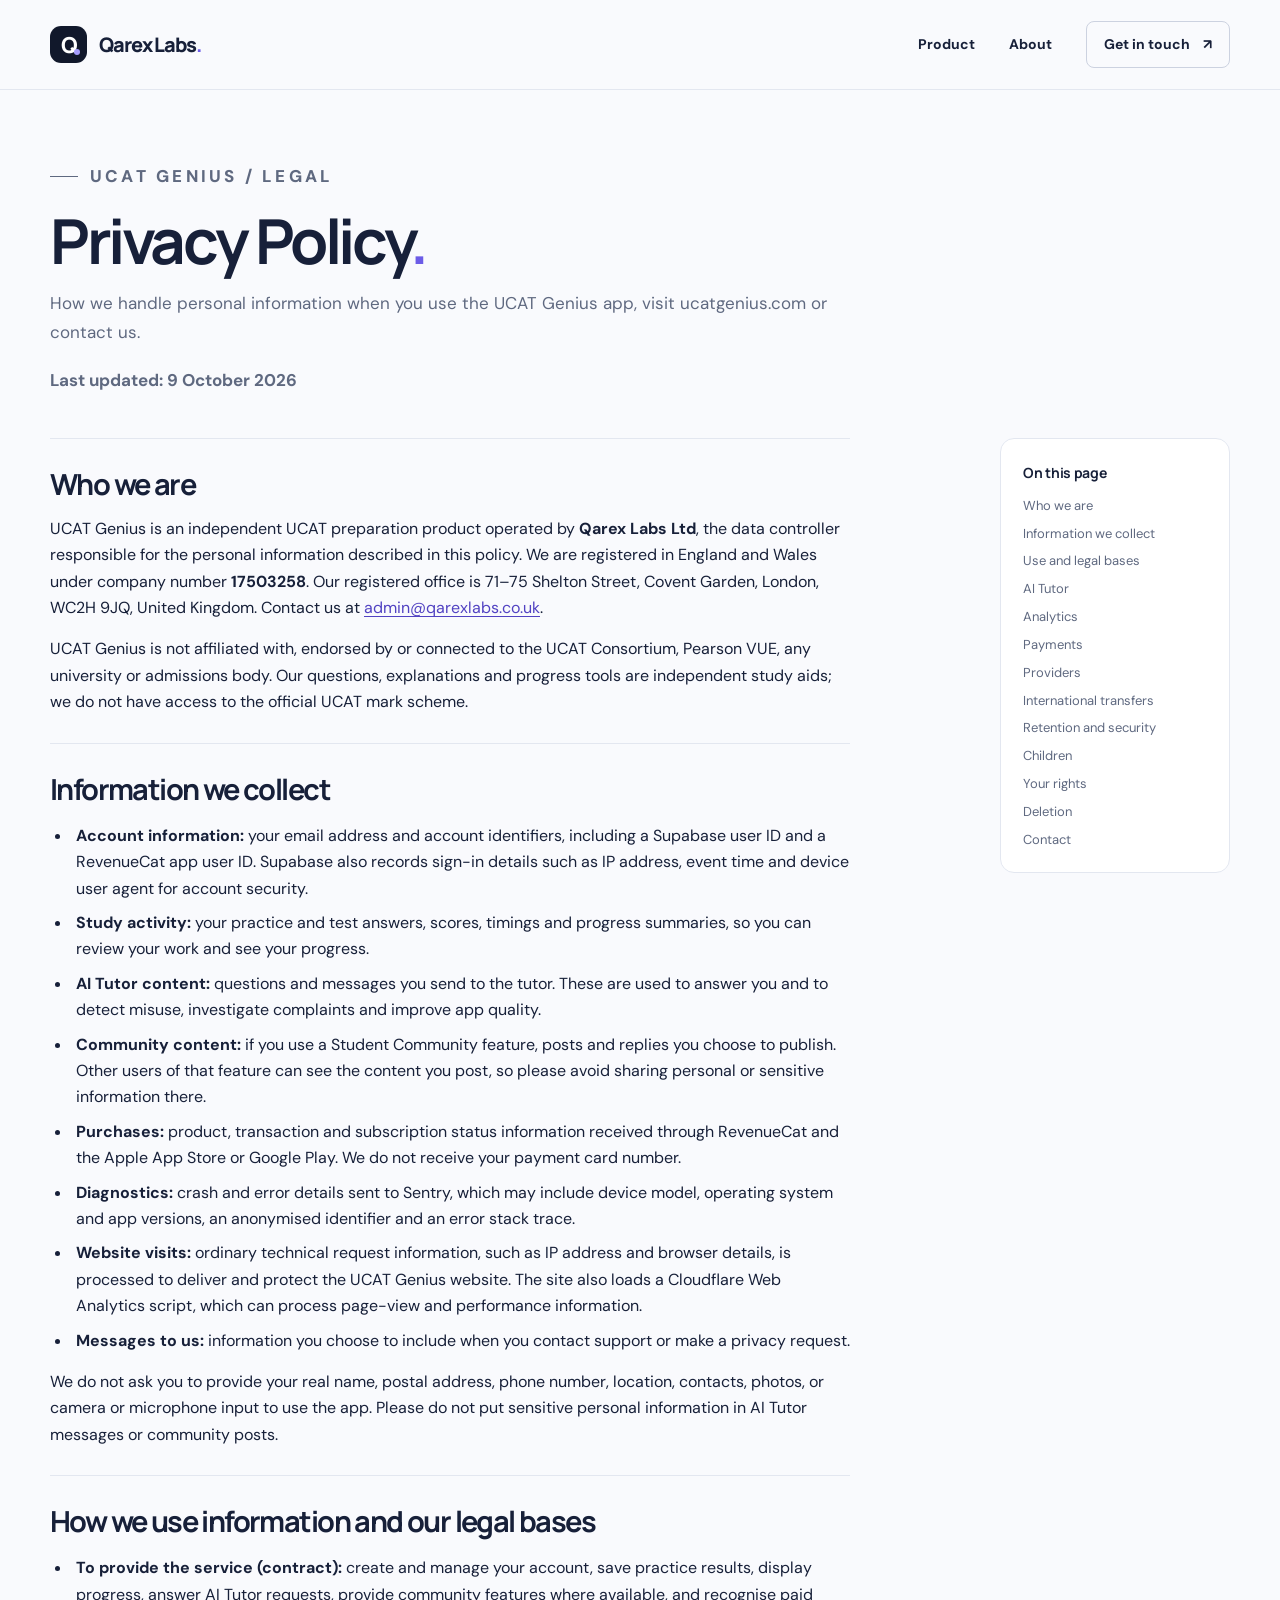
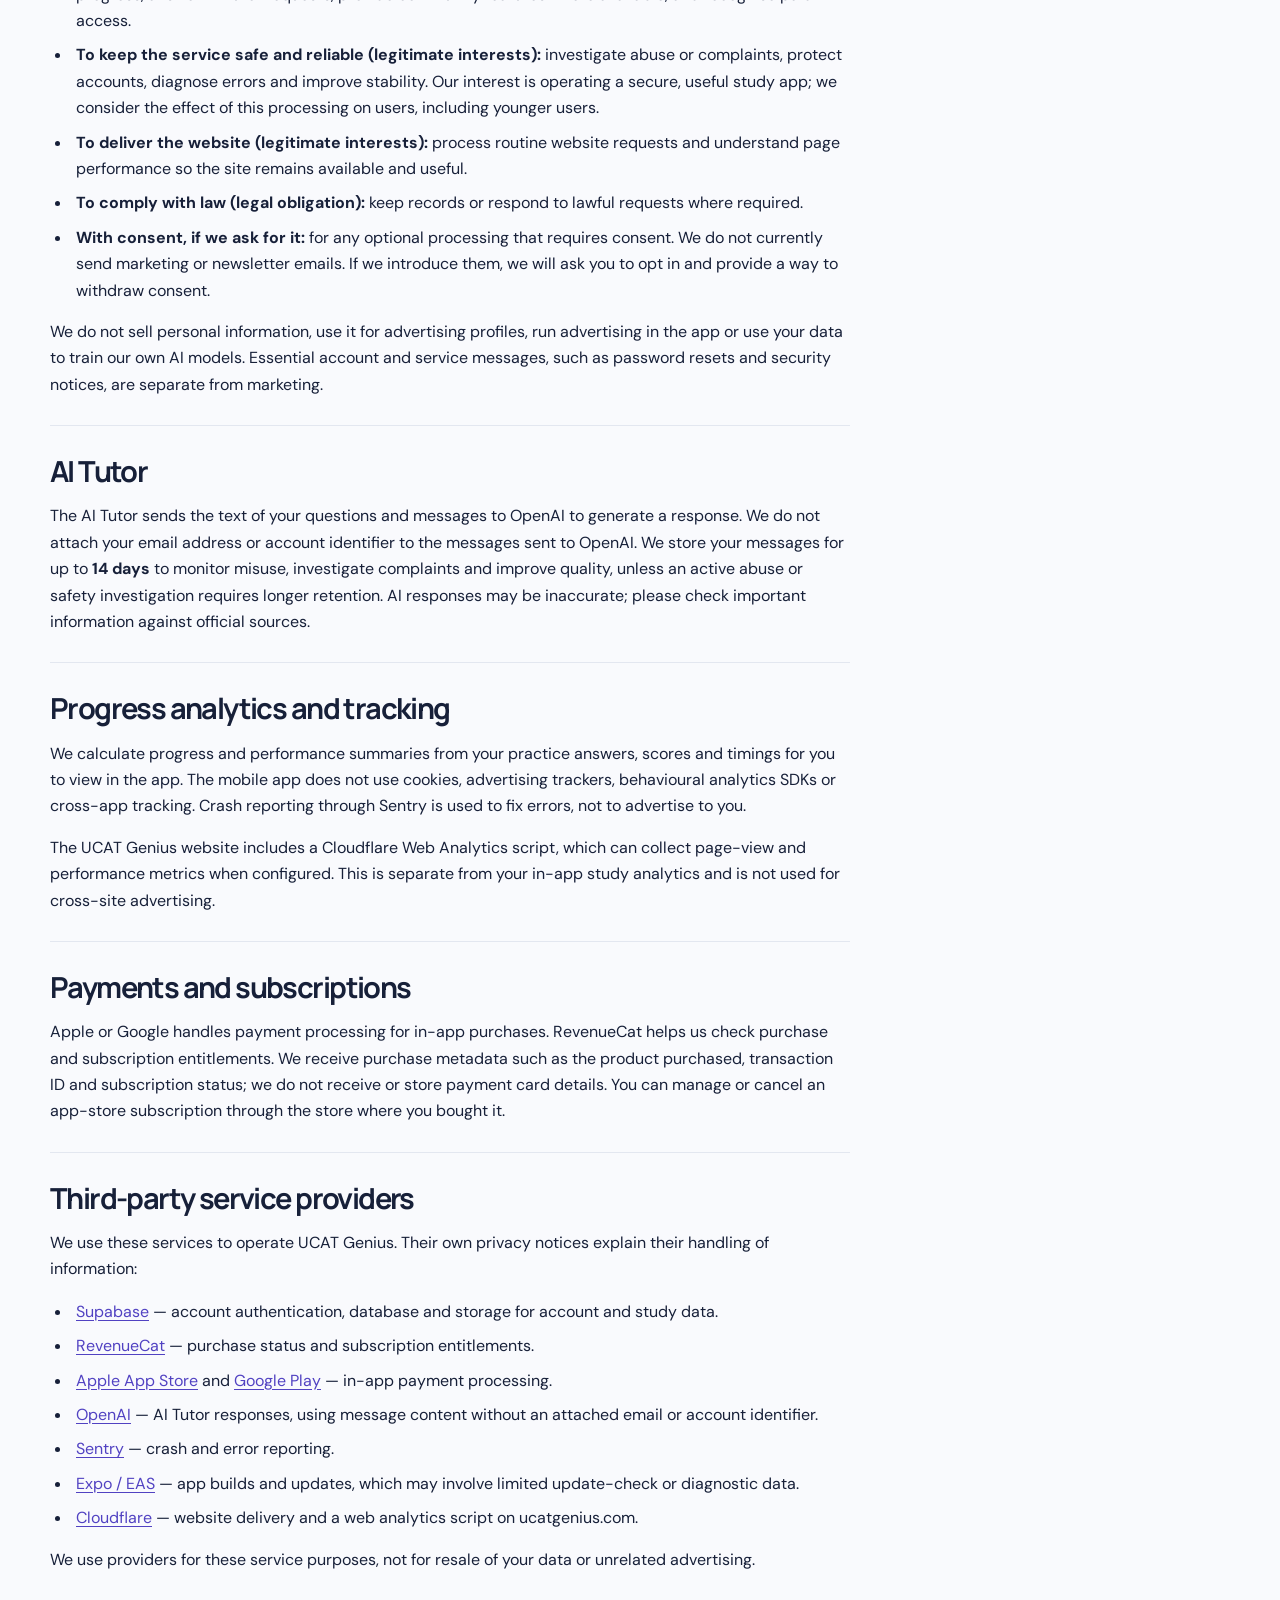
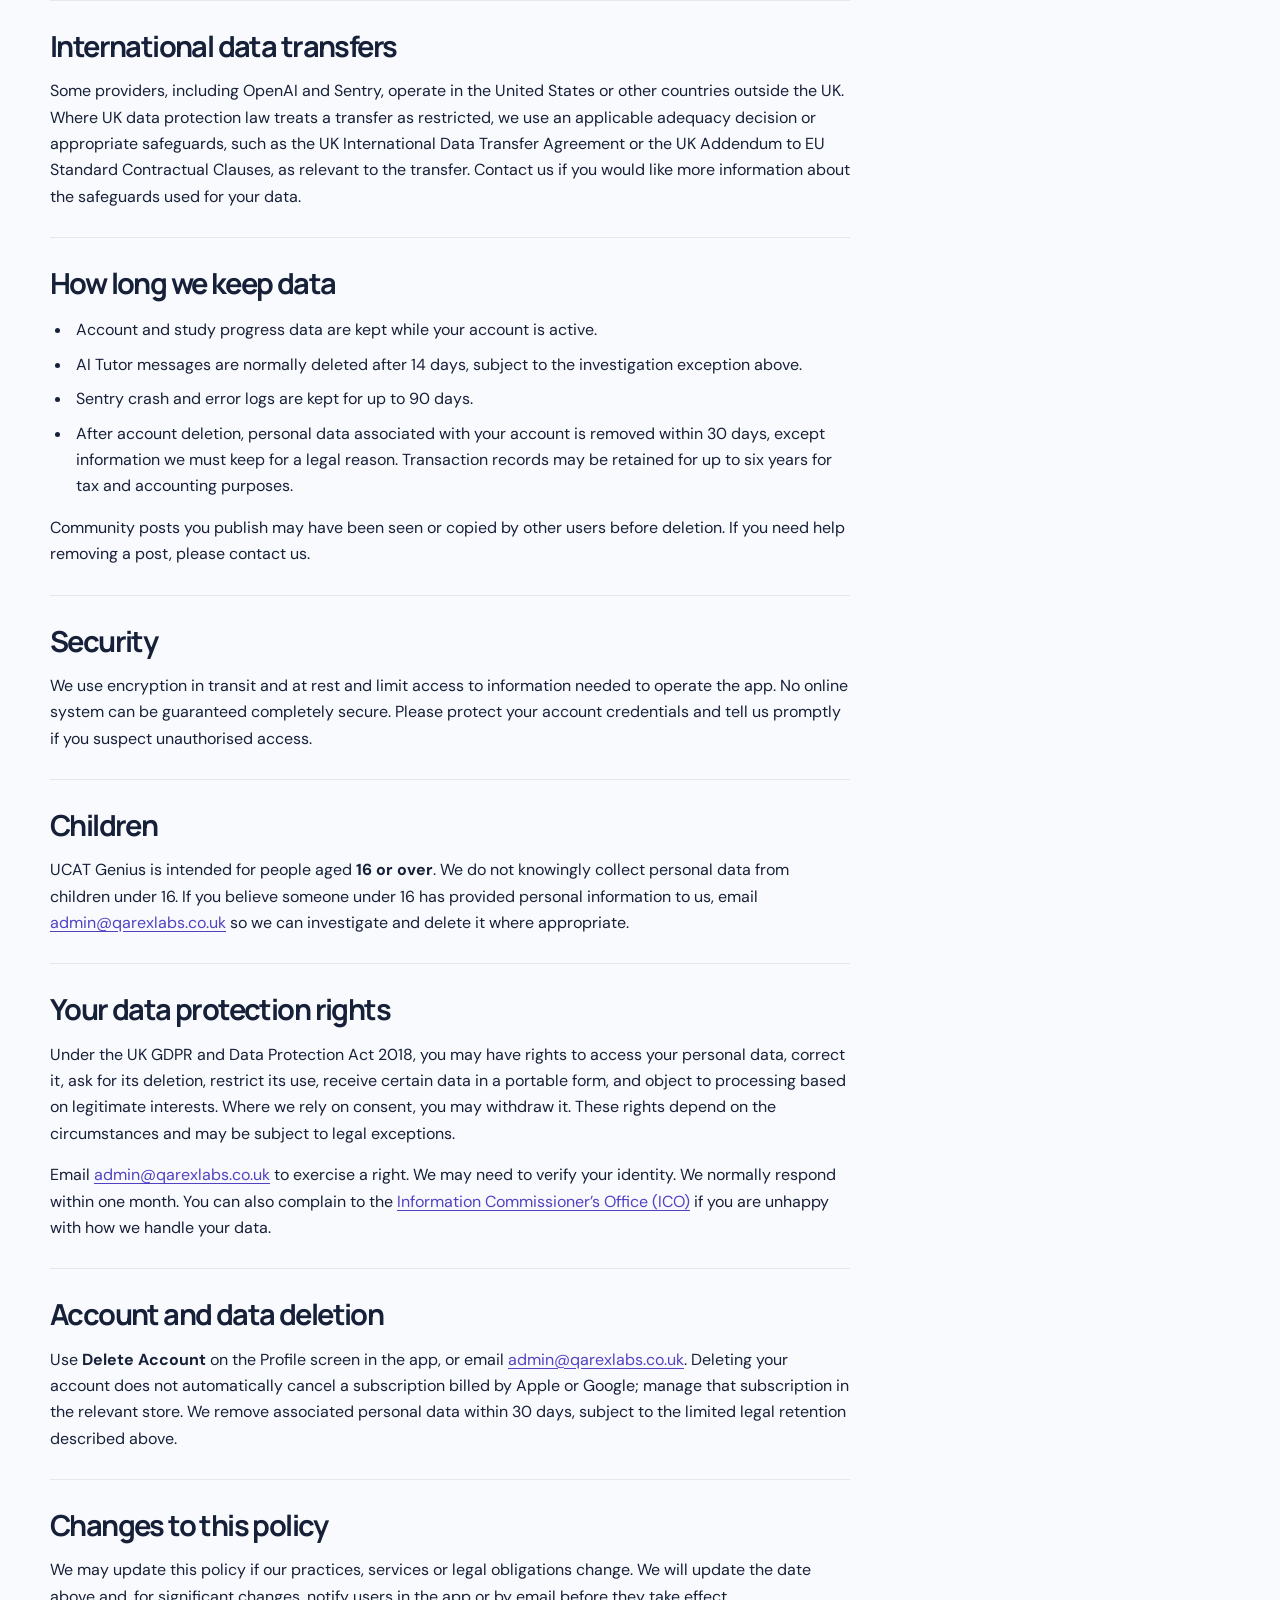
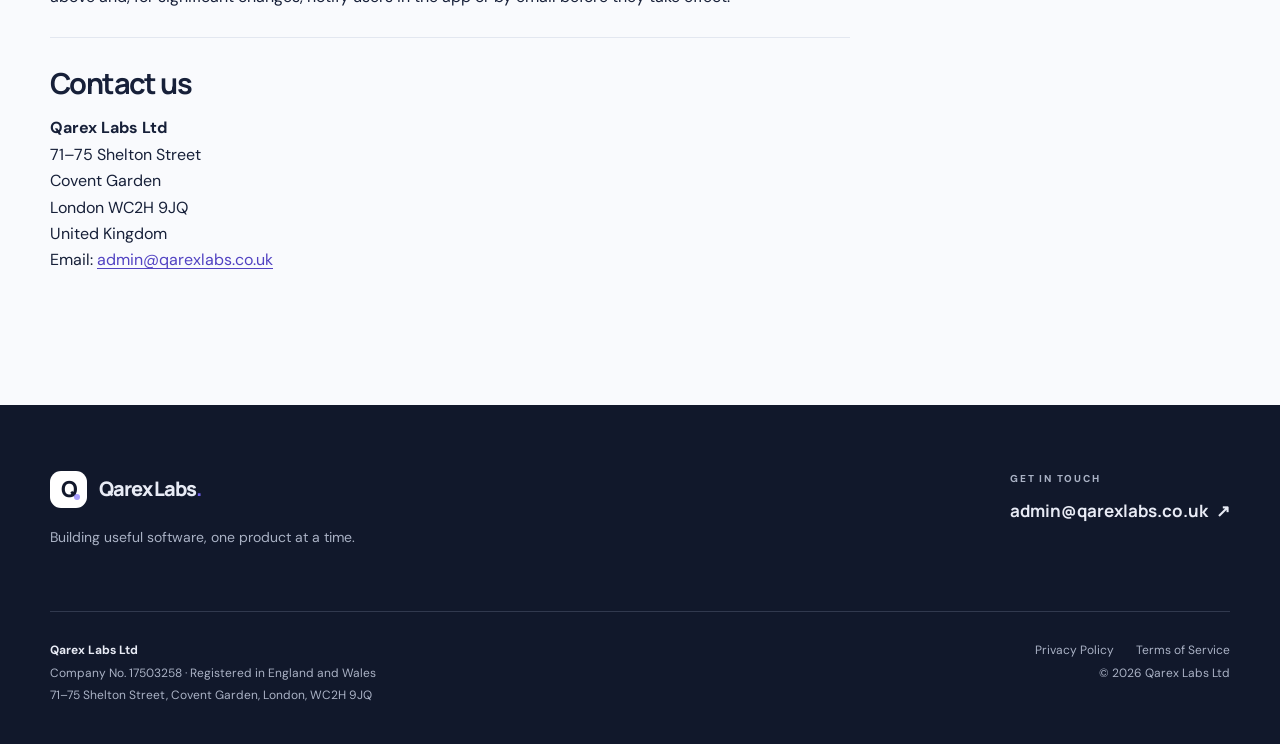
==== privacy.html @ d50bee6d "Add UCAT Genius privacy policy and terms pages" ====
<!doctype html>
<html lang="en-GB">
  <head>
    <meta charset="utf-8">
    <meta name="viewport" content="width=device-width, initial-scale=1">
    <meta name="theme-color" content="#11182b">
    <meta name="description" content="How Qarex Labs Ltd handles personal data when you use UCAT Genius.">
    <link rel="canonical" href="https://qarexlabs.co.uk/privacy">
    <link rel="icon" type="image/svg+xml" href="/favicon.svg">
    <link rel="stylesheet" href="/style.css">
    <title>Privacy Policy | UCAT Genius | Qarex Labs</title>
  </head>
  <body>
    <a class="skip-link" href="#main">Skip to content</a>
    <header class="site-header">
      <div class="container header-inner">
        <a class="brand" href="/" aria-label="Qarex Labs home">
          <span class="brand-mark" aria-hidden="true">Q<span></span></span>
          <span>Qarex Labs<span class="brand-dot">.</span></span>
        </a>
        <nav class="site-nav" aria-label="Main navigation">
          <a href="/#product">Product</a>
          <a href="/#about">About</a>
          <a class="nav-contact" href="mailto:admin@qarexlabs.co.uk">Get in touch <span aria-hidden="true">↗</span></a>
        </nav>
      </div>
    </header>

    <main id="main" class="legal-page container">
      <div class="legal-intro">
        <p class="eyebrow"><span class="eyebrow-line"></span> UCAT Genius / Legal</p>
        <h1>Privacy Policy<span class="accent">.</span></h1>
        <p>How we handle personal information when you use the UCAT Genius app, visit <a href="https://ucatgenius.com/">ucatgenius.com</a> or contact us.</p>
        <p class="legal-updated">Last updated: <time datetime="2026-10-09">9 October 2026</time></p>
      </div>
      <div class="legal-layout">
        <article class="legal-content">
          <section id="who-we-are">
            <h2>Who we are</h2>
            <p>UCAT Genius is an independent UCAT preparation product operated by <strong>Qarex Labs Ltd</strong>, the data controller responsible for the personal information described in this policy. We are registered in England and Wales under company number <strong>17503258</strong>. Our registered office is 71–75 Shelton Street, Covent Garden, London, WC2H 9JQ, United Kingdom. Contact us at <a href="mailto:admin@qarexlabs.co.uk">admin@qarexlabs.co.uk</a>.</p>
            <p>UCAT Genius is not affiliated with, endorsed by or connected to the UCAT Consortium, Pearson VUE, any university or admissions body. Our questions, explanations and progress tools are independent study aids; we do not have access to the official UCAT mark scheme.</p>
          </section>

          <section id="information">
            <h2>Information we collect</h2>
            <ul>
              <li><strong>Account information:</strong> your email address and account identifiers, including a Supabase user ID and a RevenueCat app user ID. Supabase also records sign-in details such as IP address, event time and device user agent for account security.</li>
              <li><strong>Study activity:</strong> your practice and test answers, scores, timings and progress summaries, so you can review your work and see your progress.</li>
              <li><strong>AI Tutor content:</strong> questions and messages you send to the tutor. These are used to answer you and to detect misuse, investigate complaints and improve app quality.</li>
              <li><strong>Community content:</strong> if you use a Student Community feature, posts and replies you choose to publish. Other users of that feature can see the content you post, so please avoid sharing personal or sensitive information there.</li>
              <li><strong>Purchases:</strong> product, transaction and subscription status information received through RevenueCat and the Apple App Store or Google Play. We do not receive your payment card number.</li>
              <li><strong>Diagnostics:</strong> crash and error details sent to Sentry, which may include device model, operating system and app versions, an anonymised identifier and an error stack trace.</li>
              <li><strong>Website visits:</strong> ordinary technical request information, such as IP address and browser details, is processed to deliver and protect the UCAT Genius website. The site also loads a Cloudflare Web Analytics script, which can process page-view and performance information.</li>
              <li><strong>Messages to us:</strong> information you choose to include when you contact support or make a privacy request.</li>
            </ul>
            <p>We do not ask you to provide your real name, postal address, phone number, location, contacts, photos, or camera or microphone input to use the app. Please do not put sensitive personal information in AI Tutor messages or community posts.</p>
          </section>

          <section id="use-and-bases">
            <h2>How we use information and our legal bases</h2>
            <ul>
              <li><strong>To provide the service (contract):</strong> create and manage your account, save practice results, display progress, answer AI Tutor requests, provide community features where available, and recognise paid access.</li>
              <li><strong>To keep the service safe and reliable (legitimate interests):</strong> investigate abuse or complaints, protect accounts, diagnose errors and improve stability. Our interest is operating a secure, useful study app; we consider the effect of this processing on users, including younger users.</li>
              <li><strong>To deliver the website (legitimate interests):</strong> process routine website requests and understand page performance so the site remains available and useful.</li>
              <li><strong>To comply with law (legal obligation):</strong> keep records or respond to lawful requests where required.</li>
              <li><strong>With consent, if we ask for it:</strong> for any optional processing that requires consent. We do not currently send marketing or newsletter emails. If we introduce them, we will ask you to opt in and provide a way to withdraw consent.</li>
            </ul>
            <p>We do not sell personal information, use it for advertising profiles, run advertising in the app or use your data to train our own AI models. Essential account and service messages, such as password resets and security notices, are separate from marketing.</p>
          </section>

          <section id="ai">
            <h2>AI Tutor</h2>
            <p>The AI Tutor sends the text of your questions and messages to OpenAI to generate a response. We do not attach your email address or account identifier to the messages sent to OpenAI. We store your messages for up to <strong>14 days</strong> to monitor misuse, investigate complaints and improve quality, unless an active abuse or safety investigation requires longer retention. AI responses may be inaccurate; please check important information against official sources.</p>
          </section>

          <section id="analytics">
            <h2>Progress analytics and tracking</h2>
            <p>We calculate progress and performance summaries from your practice answers, scores and timings for you to view in the app. The mobile app does not use cookies, advertising trackers, behavioural analytics SDKs or cross-app tracking. Crash reporting through Sentry is used to fix errors, not to advertise to you.</p>
            <p>The UCAT Genius website includes a Cloudflare Web Analytics script, which can collect page-view and performance metrics when configured. This is separate from your in-app study analytics and is not used for cross-site advertising.</p>
          </section>

          <section id="payments">
            <h2>Payments and subscriptions</h2>
            <p>Apple or Google handles payment processing for in-app purchases. RevenueCat helps us check purchase and subscription entitlements. We receive purchase metadata such as the product purchased, transaction ID and subscription status; we do not receive or store payment card details. You can manage or cancel an app-store subscription through the store where you bought it.</p>
          </section>

          <section id="providers">
            <h2>Third-party service providers</h2>
            <p>We use these services to operate UCAT Genius. Their own privacy notices explain their handling of information:</p>
            <ul>
              <li><a href="https://supabase.com/privacy">Supabase</a> — account authentication, database and storage for account and study data.</li>
              <li><a href="https://www.revenuecat.com/privacy">RevenueCat</a> — purchase status and subscription entitlements.</li>
              <li><a href="https://www.apple.com/legal/privacy/">Apple App Store</a> and <a href="https://policies.google.com/privacy">Google Play</a> — in-app payment processing.</li>
              <li><a href="https://openai.com/policies/privacy-policy/">OpenAI</a> — AI Tutor responses, using message content without an attached email or account identifier.</li>
              <li><a href="https://sentry.io/privacy/">Sentry</a> — crash and error reporting.</li>
              <li><a href="https://expo.dev/privacy">Expo / EAS</a> — app builds and updates, which may involve limited update-check or diagnostic data.</li>
              <li><a href="https://www.cloudflare.com/privacypolicy/">Cloudflare</a> — website delivery and a web analytics script on ucatgenius.com.</li>
            </ul>
            <p>We use providers for these service purposes, not for resale of your data or unrelated advertising.</p>
          </section>

          <section id="transfers">
            <h2>International data transfers</h2>
            <p>Some providers, including OpenAI and Sentry, operate in the United States or other countries outside the UK. Where UK data protection law treats a transfer as restricted, we use an applicable adequacy decision or appropriate safeguards, such as the UK International Data Transfer Agreement or the UK Addendum to EU Standard Contractual Clauses, as relevant to the transfer. Contact us if you would like more information about the safeguards used for your data.</p>
          </section>

          <section id="retention">
            <h2>How long we keep data</h2>
            <ul>
              <li>Account and study progress data are kept while your account is active.</li>
              <li>AI Tutor messages are normally deleted after 14 days, subject to the investigation exception above.</li>
              <li>Sentry crash and error logs are kept for up to 90 days.</li>
              <li>After account deletion, personal data associated with your account is removed within 30 days, except information we must keep for a legal reason. Transaction records may be retained for up to six years for tax and accounting purposes.</li>
            </ul>
            <p>Community posts you publish may have been seen or copied by other users before deletion. If you need help removing a post, please contact us.</p>
          </section>

          <section id="security">
            <h2>Security</h2>
            <p>We use encryption in transit and at rest and limit access to information needed to operate the app. No online system can be guaranteed completely secure. Please protect your account credentials and tell us promptly if you suspect unauthorised access.</p>
          </section>

          <section id="children">
            <h2>Children</h2>
            <p>UCAT Genius is intended for people aged <strong>16 or over</strong>. We do not knowingly collect personal data from children under 16. If you believe someone under 16 has provided personal information to us, email <a href="mailto:admin@qarexlabs.co.uk">admin@qarexlabs.co.uk</a> so we can investigate and delete it where appropriate.</p>
          </section>

          <section id="rights">
            <h2>Your data protection rights</h2>
            <p>Under the UK GDPR and Data Protection Act 2018, you may have rights to access your personal data, correct it, ask for its deletion, restrict its use, receive certain data in a portable form, and object to processing based on legitimate interests. Where we rely on consent, you may withdraw it. These rights depend on the circumstances and may be subject to legal exceptions.</p>
            <p>Email <a href="mailto:admin@qarexlabs.co.uk">admin@qarexlabs.co.uk</a> to exercise a right. We may need to verify your identity. We normally respond within one month. You can also complain to the <a href="https://ico.org.uk/make-a-complaint/">Information Commissioner’s Office (ICO)</a> if you are unhappy with how we handle your data.</p>
          </section>

          <section id="deletion">
            <h2>Account and data deletion</h2>
            <p>Use <strong>Delete Account</strong> on the Profile screen in the app, or email <a href="mailto:admin@qarexlabs.co.uk">admin@qarexlabs.co.uk</a>. Deleting your account does not automatically cancel a subscription billed by Apple or Google; manage that subscription in the relevant store. We remove associated personal data within 30 days, subject to the limited legal retention described above.</p>
          </section>

          <section id="changes">
            <h2>Changes to this policy</h2>
            <p>We may update this policy if our practices, services or legal obligations change. We will update the date above and, for significant changes, notify users in the app or by email before they take effect.</p>
          </section>

          <section id="contact">
            <h2>Contact us</h2>
            <address><strong>Qarex Labs Ltd</strong><br>71–75 Shelton Street<br>Covent Garden<br>London WC2H 9JQ<br>United Kingdom</address>
            <p>Email: <a href="mailto:admin@qarexlabs.co.uk">admin@qarexlabs.co.uk</a></p>
          </section>
        </article>
        <aside class="legal-aside" aria-label="On this page">
          <h2>On this page</h2>
          <nav aria-label="Privacy Policy sections">
            <a href="#who-we-are">Who we are</a>
            <a href="#information">Information we collect</a>
            <a href="#use-and-bases">Use and legal bases</a>
            <a href="#ai">AI Tutor</a>
            <a href="#analytics">Analytics</a>
            <a href="#payments">Payments</a>
            <a href="#providers">Providers</a>
            <a href="#transfers">International transfers</a>
            <a href="#retention">Retention and security</a>
            <a href="#children">Children</a>
            <a href="#rights">Your rights</a>
            <a href="#deletion">Deletion</a>
            <a href="#contact">Contact</a>
          </nav>
        </aside>
      </div>
    </main>

    <footer class="site-footer">
      <div class="container footer-top">
        <div>
          <a class="brand footer-brand" href="/" aria-label="Qarex Labs home">
            <span class="brand-mark" aria-hidden="true">Q<span></span></span>
            <span>Qarex Labs<span class="brand-dot">.</span></span>
          </a>
          <p>Building useful software, one product at a time.</p>
        </div>
        <div class="footer-contact">
          <span>GET IN TOUCH</span>
          <a href="mailto:admin@qarexlabs.co.uk">admin@qarexlabs.co.uk <span aria-hidden="true">↗</span></a>
        </div>
      </div>
      <div class="container footer-bottom">
        <div>
          <strong>Qarex Labs Ltd</strong>
          <span><a class="company-link" href="https://find-and-update.company-information.service.gov.uk/company/17503258">Company No. 17503258</a> · Registered in England and Wales</span>
          <address>71–75 Shelton Street, Covent Garden, London, WC2H 9JQ</address>
        </div>
        <div class="footer-end">
          <nav class="footer-legal" aria-label="Legal">
            <a href="/privacy" aria-current="page">Privacy Policy</a>
            <a href="/terms">Terms of Service</a>
          </nav>
          <span>© 2026 Qarex Labs Ltd</span>
        </div>
      </div>
    </footer>
  </body>
</html>
---- style.css ----
@import url('https://fonts.googleapis.com/css2?family=DM+Sans:wght@400;500;600;700&family=Manrope:wght@400;500;600;700;800&display=swap');

:root {
  color-scheme: light;
  --ink: #172039;
  --muted: #5f6980;
  --purple: #6c5ce7;
  --line: #e3e7f0;
  --paper: #f9fafd;
  --dark: #11182b;
}

*, *::before, *::after { box-sizing: border-box; }
html { scroll-behavior: smooth; }
body { margin: 0; color: var(--ink); background: var(--paper); font: 400 16px/1.65 'DM Sans', Arial, sans-serif; }
a { color: inherit; text-decoration: none; }
a:focus-visible { outline: 3px solid #a89fff; outline-offset: 4px; }
h1, h2, h3, p { margin-top: 0; }
h1, h2, h3 { font-family: Manrope, Arial, sans-serif; letter-spacing: -.055em; }
.container { width: min(1180px, calc(100% - 64px)); margin-inline: auto; }
.skip-link { position: absolute; z-index: 10; left: 16px; top: -60px; padding: 8px 14px; background: white; }
.skip-link:focus { top: 12px; }

.site-header { background: var(--paper); border-bottom: 1px solid var(--line); }
.header-inner { min-height: 89px; display: flex; align-items: center; justify-content: space-between; gap: 28px; }
.brand { display: inline-flex; align-items: center; gap: 12px; font: 800 20px/1 Manrope, Arial, sans-serif; letter-spacing: -.055em; white-space: nowrap; }
.brand-mark { position: relative; display: grid; place-items: center; width: 37px; height: 37px; border-radius: 11px; color: #fff; background: var(--dark); font: 800 22px/1 Manrope, Arial, sans-serif; }
.brand-mark > span { position: absolute; right: 7px; bottom: 8px; width: 6px; height: 6px; border-radius: 50%; background: #a89fff; }
.brand-dot, .accent { color: var(--purple); }
.site-nav { display: flex; align-items: center; gap: 34px; font-size: 14px; font-weight: 700; }
.site-nav a:not(.nav-contact):hover, .text-link:hover, .footer-contact a:hover { color: var(--purple); }
.nav-contact { padding: 11px 17px; border: 1px solid #ccd2e0; border-radius: 8px; transition: background .2s, border-color .2s; }
.nav-contact:hover { background: #f0efff; border-color: #c4bfff; }
.nav-contact span { margin-left: 10px; }

.hero { display: grid; grid-template-columns: 1.08fr .92fr; align-items: center; gap: 56px; padding-block: 96px 112px; }
.hero-copy { max-width: 610px; }
.eyebrow { display: flex; align-items: center; gap: 12px; margin-bottom: 23px; color: #6253d4; font-size: 11px; font-weight: 800; letter-spacing: .19em; text-transform: uppercase; }
.eyebrow-line { width: 28px; height: 1px; background: currentColor; }
.hero h1 { max-width: 700px; margin-bottom: 24px; font-size: clamp(44px, 5.1vw, 72px); line-height: 1.105; font-weight: 800; }
.hero h1 em, .about-section h2 em { color: var(--purple); font-style: normal; }
.hero-lead { max-width: 510px; margin-bottom: 34px; color: var(--muted); font-size: 18px; line-height: 1.75; }
.hero-actions { display: flex; align-items: center; flex-wrap: wrap; gap: 28px; }
.button { display: inline-flex; align-items: center; justify-content: center; gap: 20px; min-height: 52px; padding: 12px 20px; border-radius: 8px; font-size: 14px; font-weight: 800; }
.button-primary { background: var(--dark); color: white; box-shadow: 0 12px 24px rgba(17,24,43,.12); transition: transform .2s, box-shadow .2s; }
.button-primary:hover { transform: translateY(-2px); box-shadow: 0 15px 28px rgba(17,24,43,.18); }
.text-link { display: inline-flex; align-items: center; gap: 12px; font-size: 14px; font-weight: 800; }
.text-link span { font-size: 19px; font-weight: 400; }

.hero-art { position: relative; aspect-ratio: 1/1; overflow: hidden; border: 1px solid #252e48; border-radius: 26px; background: radial-gradient(circle at 46% 48%, #303c73 0, #192444 45%, #11192f 78%); box-shadow: 0 28px 56px rgba(32,42,76,.12); }
.art-grid { position: absolute; inset: 0; opacity: .17; background-image: linear-gradient(#8b99bf 1px, transparent 1px), linear-gradient(90deg, #8b99bf 1px, transparent 1px); background-size: 39px 39px; mask-image: linear-gradient(135deg, transparent, #000 35%, #000 75%, transparent); }
.orbit { position: absolute; left: 50%; top: 50%; border: 1px solid rgba(194,199,255,.24); border-radius: 50%; transform: translate(-50%, -50%); }
.orbit-outer { width: 85%; aspect-ratio: 1; }
.orbit-middle { width: 65%; aspect-ratio: 1; border-color: rgba(194,199,255,.38); }
.orbit-inner { width: 43%; aspect-ratio: 1; border-color: rgba(194,199,255,.53); box-shadow: 0 0 70px rgba(121,105,255,.14); }
.orbit-core { position: absolute; left: 50%; top: 50%; display: grid; place-items: center; width: 27%; aspect-ratio: 1; border-radius: 31%; color: white; background: linear-gradient(145deg, #8175fa, #5346cf); box-shadow: 0 20px 70px rgba(105,87,239,.38), inset 0 1px 0 rgba(255,255,255,.34); transform: translate(-50%, -50%) rotate(-12deg); font: 800 clamp(55px, 8vw, 112px)/1 Manrope, Arial, sans-serif; letter-spacing: -.13em; }
.orbit-core::first-letter { transform: rotate(12deg); }
.orbit-core span { position: absolute; right: 22%; bottom: 18%; width: 10%; aspect-ratio: 1; border-radius: 50%; background: #dddbff; }
.art-label { position: absolute; color: #cbd0e7; font: 700 10px/1.2 Manrope, Arial, sans-serif; letter-spacing: .22em; }
.art-label-top { top: 7%; left: 8%; }
.art-label-top span { color: #aaa0ff; }
.art-label-bottom { bottom: 8%; right: 8%; }
.art-spark { position: absolute; width: 9px; height: 9px; border-radius: 50%; background: #a69dff; box-shadow: 0 0 24px #a69dff; }
.art-spark-one { top: 18%; right: 24%; }.art-spark-two { bottom: 21%; left: 17%; width: 6px; height: 6px; }

.product-section { padding-block: 90px 108px; background: #fff; border-block: 1px solid var(--line); }
.section-heading { margin-bottom: 39px; }
.section-heading .eyebrow { margin-bottom: 14px; }
.section-heading h2 { margin-bottom: 8px; font-size: clamp(36px, 4vw, 52px); line-height: 1.15; }
.section-heading > p:last-child { margin-bottom: 0; color: var(--muted); }
.product-card { display: grid; grid-template-columns: 105px minmax(0, 1fr) 190px; gap: 32px; min-height: 290px; align-items: center; overflow: hidden; padding: 38px 44px; border: 1px solid #e1e4f0; border-radius: 18px; background: linear-gradient(110deg, #f8f7ff 0%, #fbfbff 69%, #f2f0ff 100%); }
.product-icon { position: relative; align-self: start; display: grid; place-items: center; width: 87px; height: 87px; border-radius: 22px; color: #fff; background: linear-gradient(145deg, #7467ed, #4737ad); box-shadow: 0 12px 24px rgba(86,70,189,.2); font: 800 46px/1 Manrope, Arial, sans-serif; }
.icon-star { position: absolute; right: 13px; top: 12px; color: #e3dfff; font-size: 16px; }
.product-meta { display: flex; align-items: center; flex-wrap: wrap; gap: 18px; margin-bottom: 13px; color: #786bd0; font-size: 10px; font-weight: 800; letter-spacing: .14em; }
.product-status { padding: 5px 9px; border-radius: 5px; background: #e9e6ff; color: #584ac3; font-size: 10px; letter-spacing: .03em; text-transform: uppercase; }
.product-card h3 { margin-bottom: 10px; font-size: clamp(29px, 3vw, 39px); line-height: 1.2; }
.product-card p { max-width: 590px; margin-bottom: 20px; color: var(--muted); }
.product-link { display: inline-flex; align-items: center; gap: 12px; color: #5142c2; font-size: 14px; font-weight: 800; }
.product-link:hover { text-decoration: underline; text-underline-offset: 4px; }
.product-decoration { display: grid; place-items: center; width: 230px; height: 230px; border: 1px solid #dad5ff; border-radius: 50%; color: #d2cbfb; font: 800 75px/1 Manrope, Arial, sans-serif; letter-spacing: -.09em; transform: translate(32px, 30px) rotate(-15deg); }

.about-section { display: grid; grid-template-columns: 1fr 1fr; align-items: center; gap: 80px; padding-block: 110px 120px; }
.about-section h2 { margin-bottom: 0; font-size: clamp(36px, 4.2vw, 58px); line-height: 1.17; }
.about-copy { max-width: 450px; padding-top: 30px; }
.about-copy p { margin-bottom: 24px; color: var(--muted); font-size: 18px; line-height: 1.8; }

.site-footer { color: #e8ebf5; background: var(--dark); }
.footer-top { display: flex; justify-content: space-between; gap: 35px; padding-block: 66px 62px; border-bottom: 1px solid #31394e; }
.footer-brand .brand-mark { background: #fff; color: var(--dark); }
.footer-top p { margin: 18px 0 0; color: #aab2c5; font-size: 14px; }
.footer-contact { display: flex; flex-direction: column; align-items: flex-start; gap: 12px; }
.footer-contact > span { color: #aab2c5; font-size: 10px; font-weight: 800; letter-spacing: .18em; }
.footer-contact a { font: 700 17px Manrope, Arial, sans-serif; }
.footer-contact a span { margin-left: 5px; }
.footer-bottom { display: flex; justify-content: space-between; gap: 24px; padding-block: 29px 38px; color: #aab2c5; font-size: 12px; }
.footer-bottom > div { display: flex; flex-direction: column; gap: 3px; }
.footer-bottom strong { color: #e8ebf5; font-weight: 700; }
.footer-bottom address { font-style: normal; }
.company-link:hover { color: #e8ebf5; text-decoration: underline; text-underline-offset: 3px; }
.footer-end { align-items: flex-end; text-align: right; }
.footer-legal { display: flex; flex-wrap: wrap; justify-content: flex-end; gap: 10px 22px; }
.footer-legal a:hover { color: #e8ebf5; text-decoration: underline; text-underline-offset: 3px; }

.legal-page { padding-block: 72px 104px; }
.legal-intro { max-width: 780px; margin-bottom: 44px; }
.legal-intro .eyebrow { margin-bottom: 16px; }
.legal-intro h1 { margin-bottom: 14px; font-size: clamp(40px, 5vw, 62px); line-height: 1.12; }
.legal-intro > p { color: var(--muted); font-size: 17px; }
.legal-updated { margin-top: 20px; color: var(--muted); font-size: 13px; font-weight: 700; }
.legal-layout { display: grid; grid-template-columns: minmax(0, 1fr) 230px; align-items: start; gap: 64px; }
.legal-content { min-width: 0; max-width: 800px; }
.legal-content section { padding-block: 27px; border-top: 1px solid var(--line); }
.legal-content h2 { margin-bottom: 14px; font-size: clamp(23px, 2.5vw, 29px); line-height: 1.25; }
.legal-content h3 { margin: 23px 0 9px; font-size: 18px; line-height: 1.4; letter-spacing: -.03em; }
.legal-content p, .legal-content ul { margin-bottom: 15px; }
.legal-content p:last-child, .legal-content ul:last-child { margin-bottom: 0; }
.legal-content ul { padding-left: 22px; }
.legal-content li { padding-left: 4px; margin-bottom: 8px; }
.legal-content li:last-child { margin-bottom: 0; }
.legal-content a { color: #5142c2; text-decoration: underline; text-underline-offset: 3px; overflow-wrap: anywhere; }
.legal-content a:hover { color: #3425a4; }
.legal-content address { font-style: normal; }
.legal-aside { position: sticky; top: 28px; padding: 22px; border: 1px solid var(--line); border-radius: 14px; background: #fff; }
.legal-aside h2 { margin-bottom: 13px; font-size: 14px; letter-spacing: -.02em; }
.legal-aside nav { display: flex; flex-direction: column; gap: 9px; }
.legal-aside a { color: var(--muted); font-size: 13px; line-height: 1.45; }
.legal-aside a:hover { color: var(--purple); }
.legal-content section[id] { scroll-margin-top: 24px; }

@media (max-width: 900px) {
  .hero { gap: 35px; padding-block: 75px 85px; }
  .hero h1 { font-size: clamp(42px, 5.7vw, 60px); }
  .product-card { grid-template-columns: 90px minmax(0, 1fr); }
  .product-decoration { display: none; }
  .legal-layout { grid-template-columns: 1fr; gap: 20px; }
  .legal-aside { position: static; grid-row: 1; }
  .legal-aside nav { flex-direction: row; flex-wrap: wrap; gap: 9px 18px; }
}
@media (max-width: 680px) {
  .container { width: min(100% - 36px, 520px); }
  .header-inner { min-height: 76px; }
  .brand { font-size: 18px; }
  .site-nav { gap: 14px; }
  .site-nav a:not(.nav-contact) { display: none; }
  .nav-contact { padding: 8px 11px; font-size: 12px; }
  .nav-contact span { margin-left: 3px; }
  .hero { grid-template-columns: 1fr; gap: 47px; padding-block: 69px 75px; }
  .hero h1 { font-size: clamp(43px, 10vw, 60px); }
  .hero-lead { font-size: 16px; }
  .hero-art { width: min(100%, 460px); margin-inline: auto; }
  .orbit-core { font-size: clamp(65px, 19vw, 95px); }
  .product-section { padding-block: 70px 80px; }
  .product-card { grid-template-columns: 1fr; gap: 24px; padding: 26px; }
  .product-icon { width: 72px; height: 72px; font-size: 37px; border-radius: 18px; }
  .about-section { grid-template-columns: 1fr; gap: 16px; padding-block: 85px 95px; }
  .about-copy { padding-top: 0; }
  .about-copy p { font-size: 16px; }
  .footer-top, .footer-bottom { flex-direction: column; }
  .footer-top { padding-block: 52px; }
  .footer-bottom { padding-block: 26px 35px; }
  .footer-end { align-items: flex-start; text-align: left; }
  .footer-legal { justify-content: flex-start; }
  .legal-page { padding-block: 50px 75px; }
  .legal-intro { margin-bottom: 30px; }
  .legal-intro > p { font-size: 16px; }
  .legal-aside { padding: 18px; }
}
@media (max-width: 360px) {
  .brand { gap: 8px; font-size: 16px; }
  .nav-contact { padding: 7px 8px; font-size: 11px; }
}
@media (prefers-reduced-motion: reduce) {
  html { scroll-behavior: auto; }
  *, *::before, *::after { transition-duration: .01ms !important; animation-duration: .01ms !important; }
}
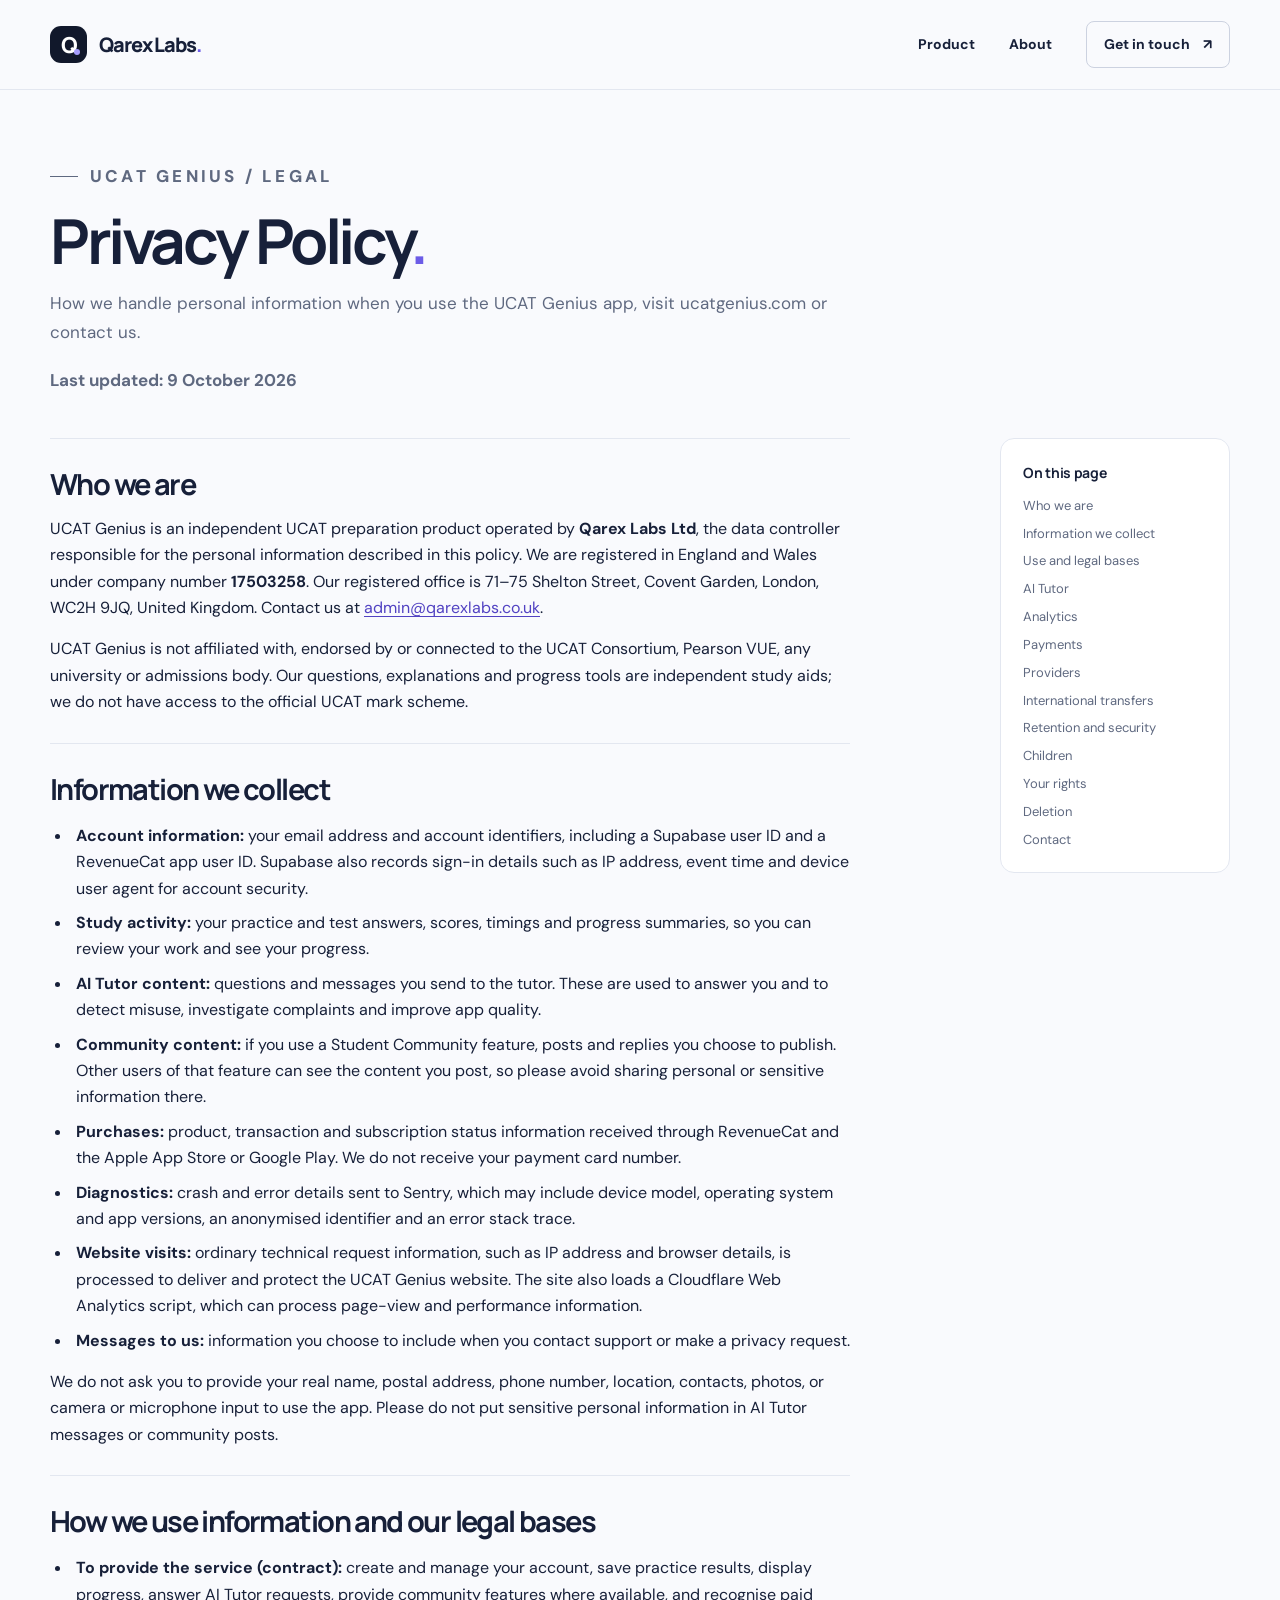
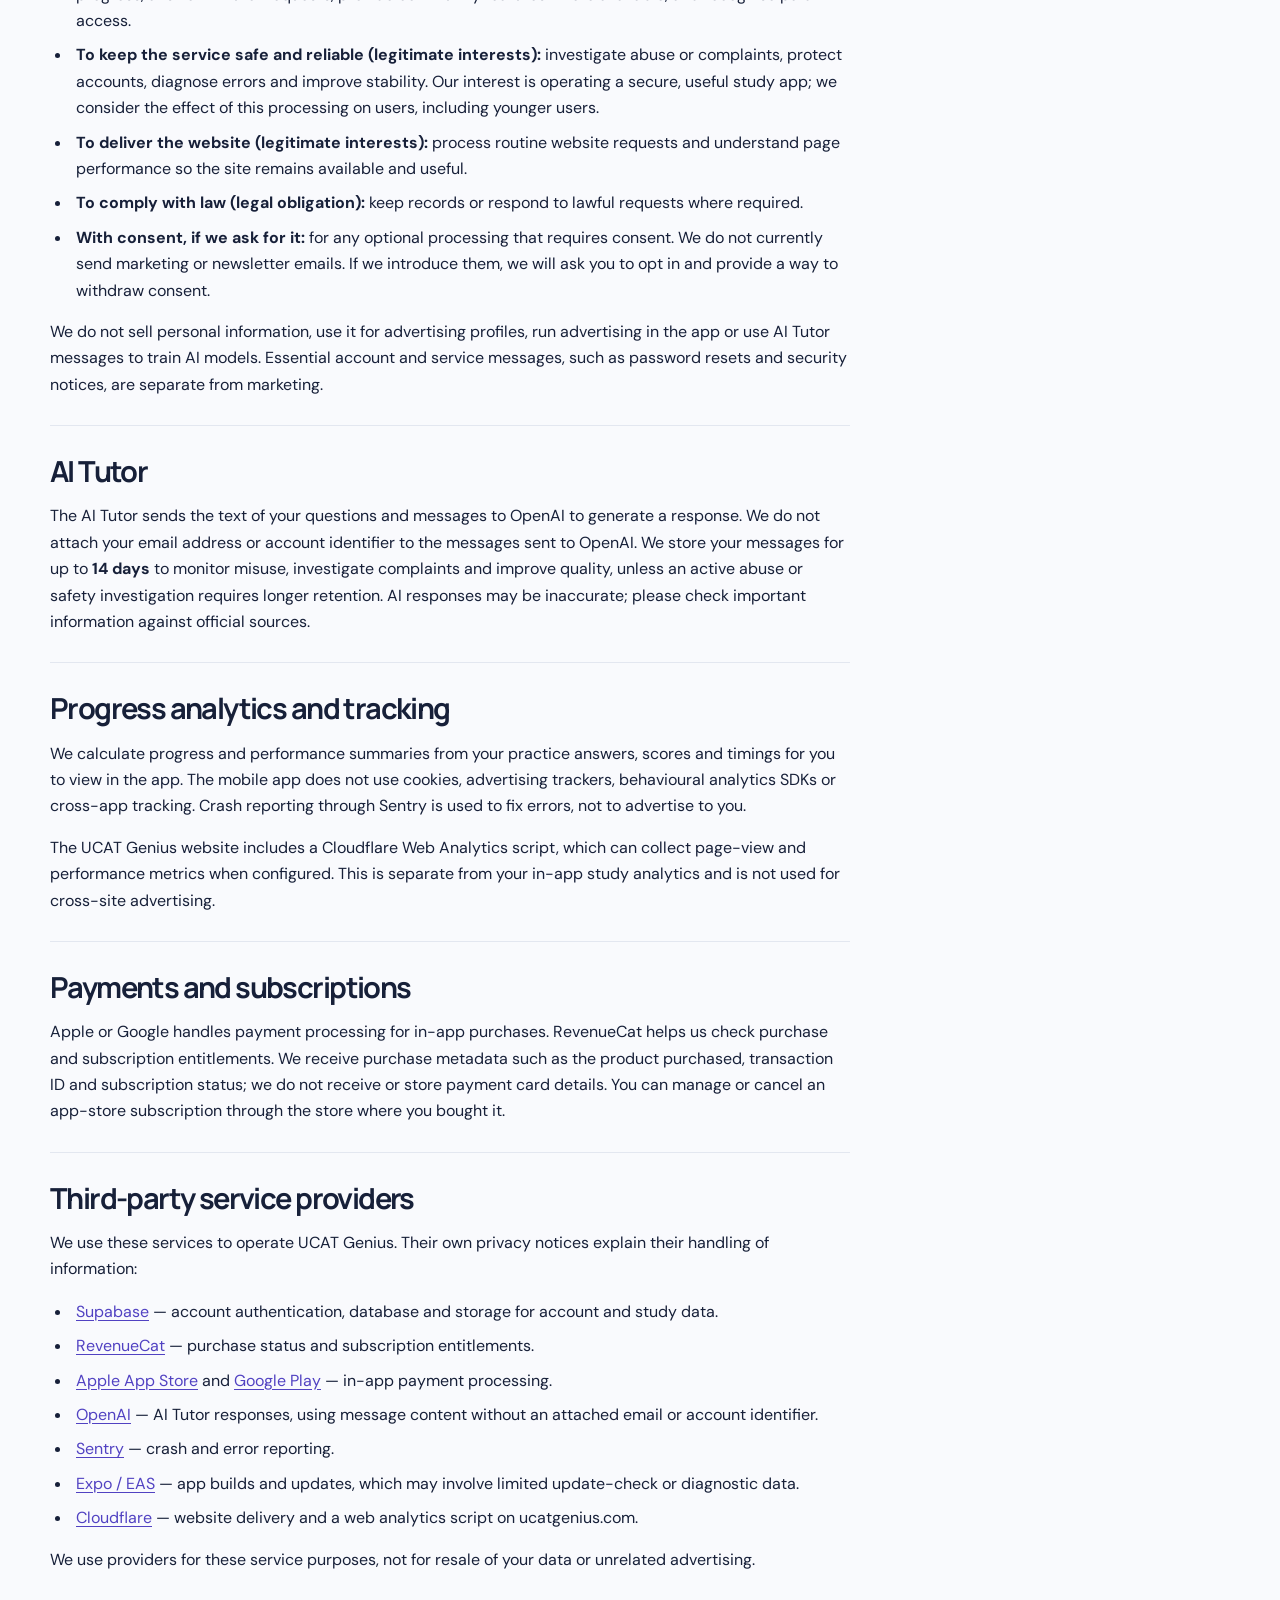
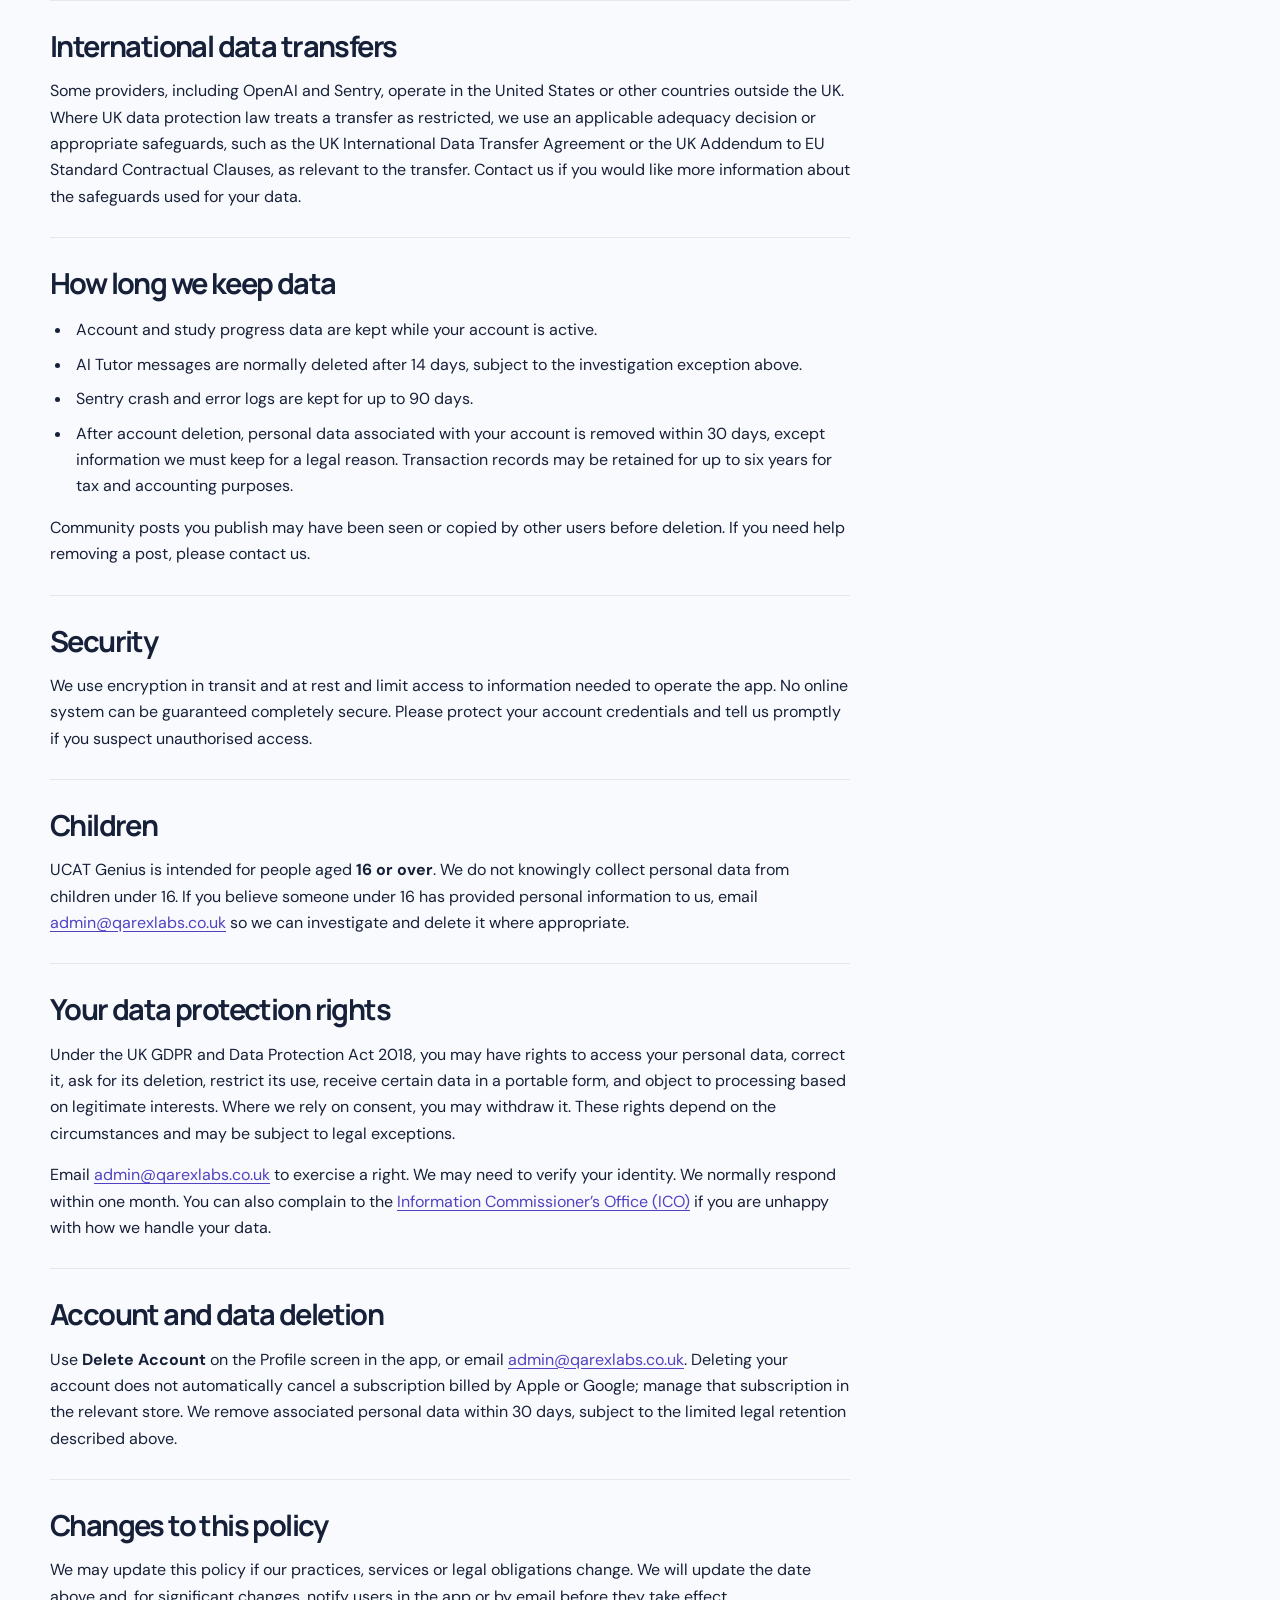
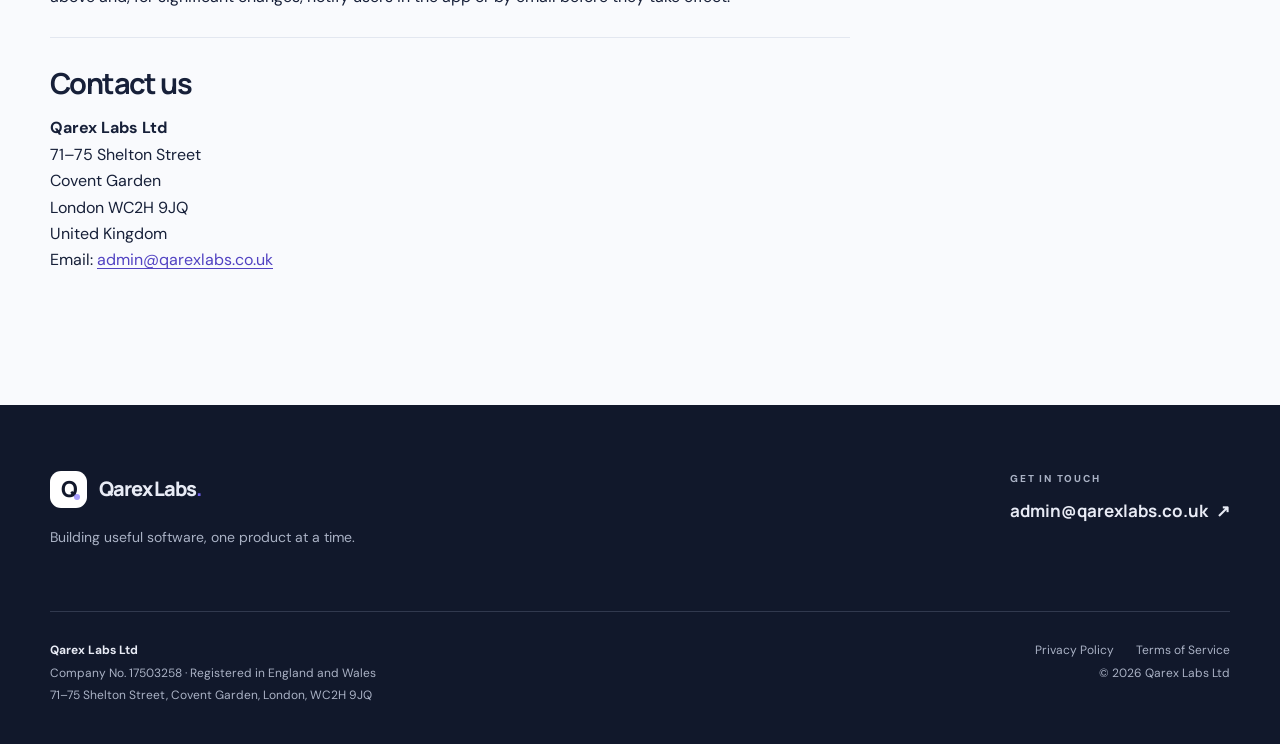
==== commit c5775547: "Clarify AI Tutor data use" ====
--- a/privacy.html
+++ b/privacy.html
@@ -65,7 +65,7 @@
               <li><strong>To comply with law (legal obligation):</strong> keep records or respond to lawful requests where required.</li>
               <li><strong>With consent, if we ask for it:</strong> for any optional processing that requires consent. We do not currently send marketing or newsletter emails. If we introduce them, we will ask you to opt in and provide a way to withdraw consent.</li>
             </ul>
-            <p>We do not sell personal information, use it for advertising profiles, run advertising in the app or use your data to train our own AI models. Essential account and service messages, such as password resets and security notices, are separate from marketing.</p>
+            <p>We do not sell personal information, use it for advertising profiles, run advertising in the app or use AI Tutor messages to train AI models. Essential account and service messages, such as password resets and security notices, are separate from marketing.</p>
           </section>
 
           <section id="ai">
